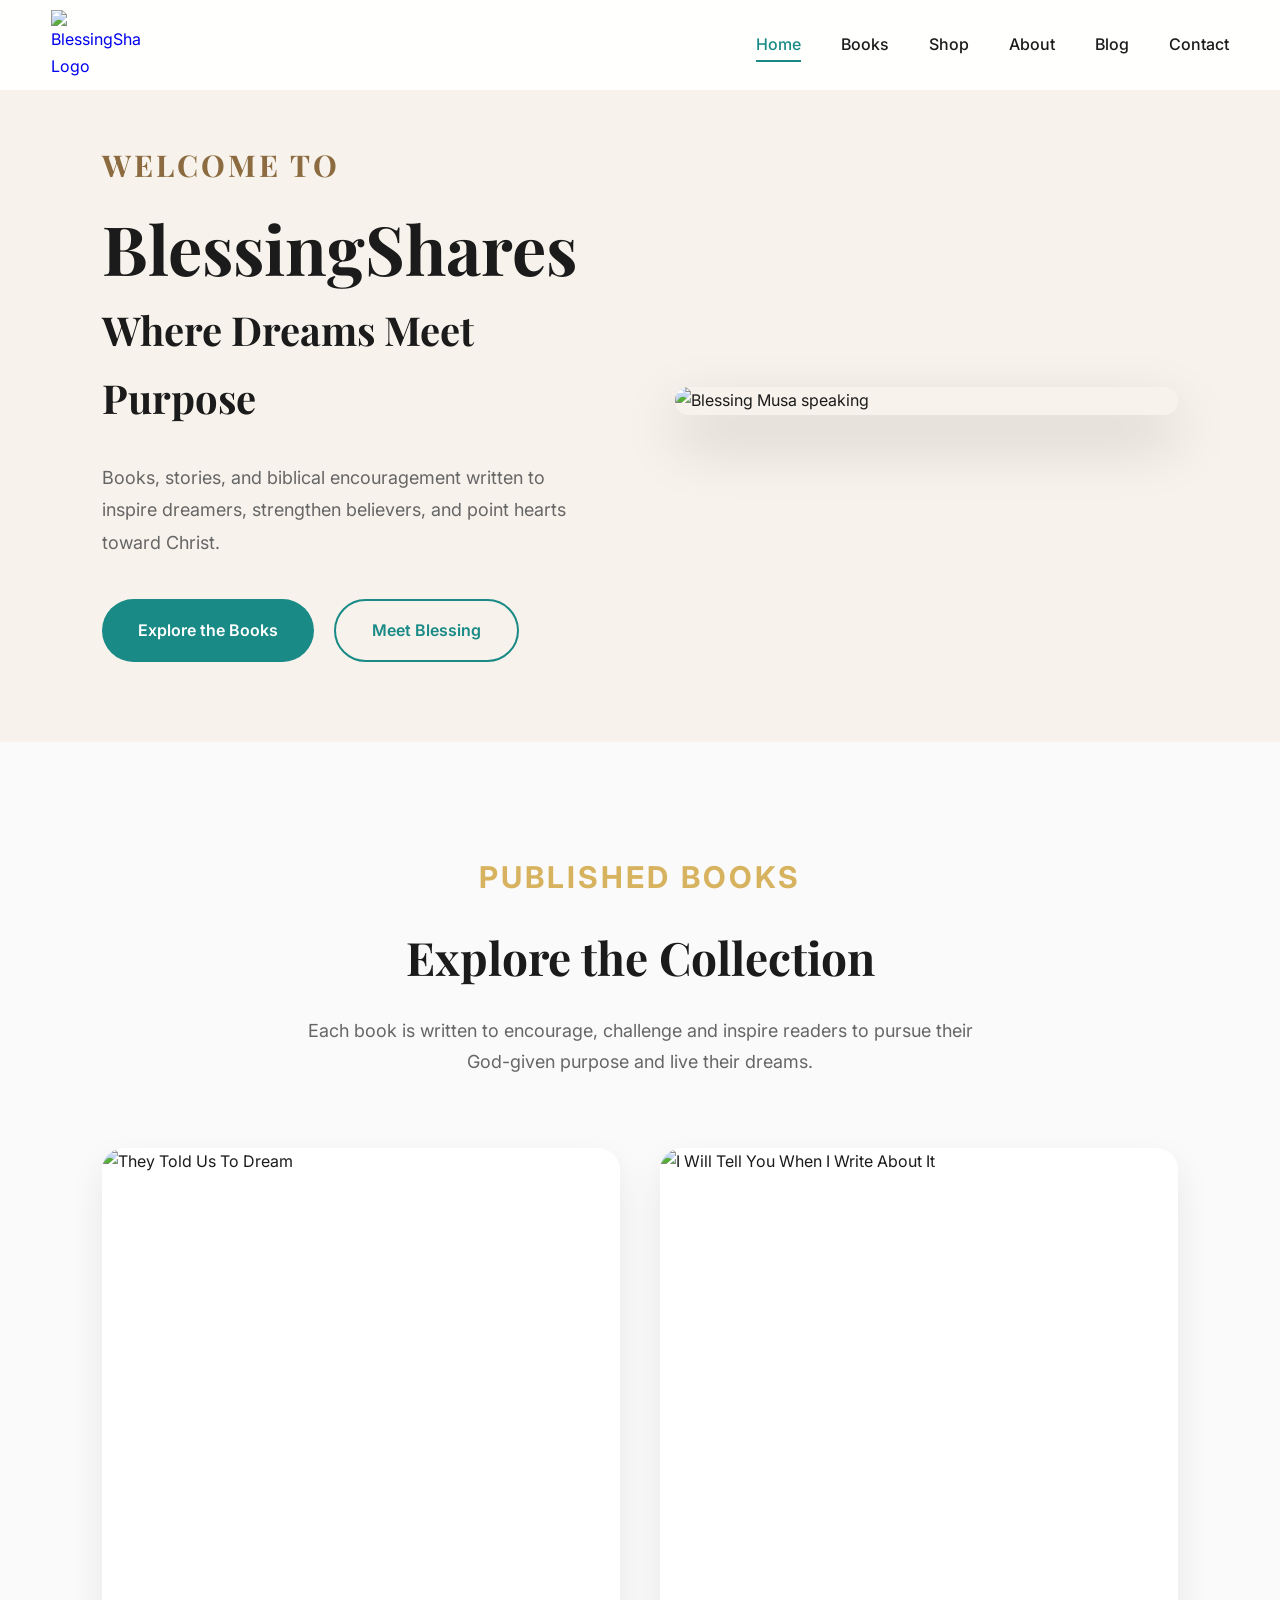
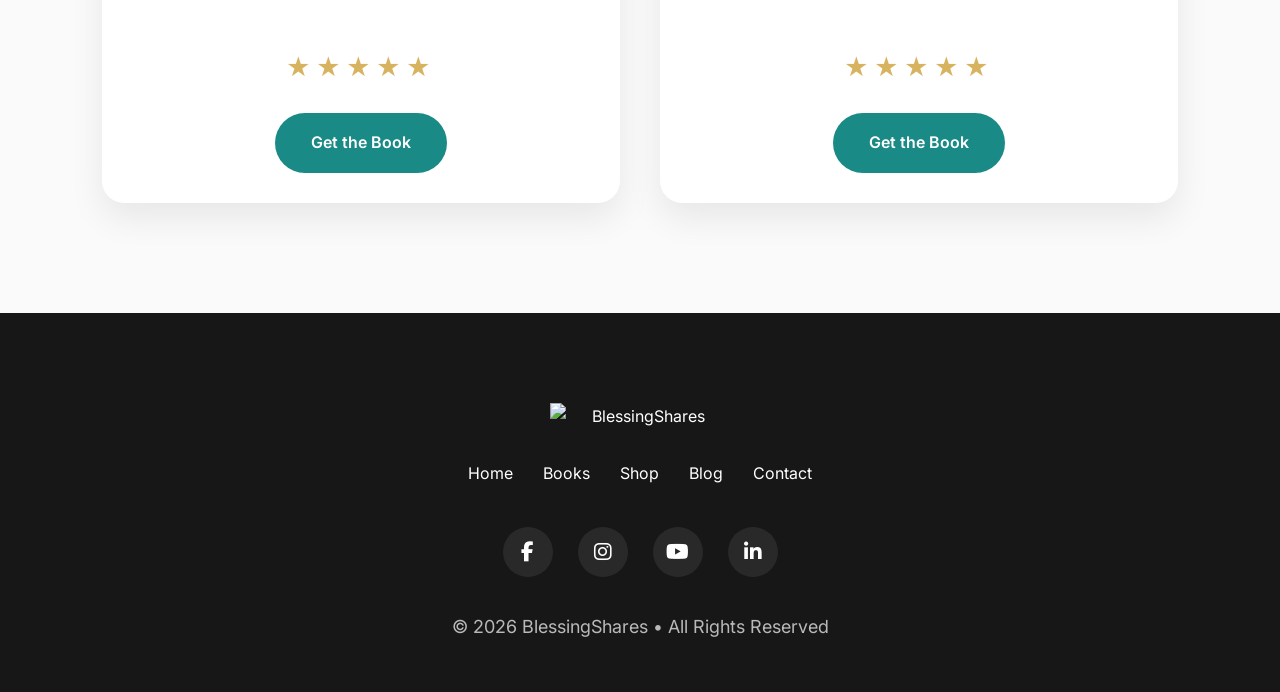
==== index.html @ 66ee9a58 "Initial website" ====
<!DOCTYPE html>
<html lang="en">

<head>

    <meta charset="UTF-8">

    <meta name="viewport"
          content="width=device-width, initial-scale=1.0">

    <title>
        BlessingShares | Books by Blessing Musa
    </title>

    <meta name="description"
          content="Official website of Blessing Musa. 
          Discover inspiring books, articles, and resources for     dreamers and believers.">

    <meta name="keywords"
          content="Blessing Musa, BlessingShares, 
          Christian     Books, Dreamers, They Told Us To Dream,  I'll Tell You When I Write About It">

    <meta name="author"
          content="Blessing Musa">

    <meta property="og:title"
          content="BlessingShares">

    <meta property="og:description"
          content="Books that inspire faith, purpose and dreams.">

    <meta property="og:image"
          content="images/BlessingShares_logo.jpeg">

    <meta property="og:type"
          content="website">

    <meta property="og:url"
          content="https://blessingshares.com">

    <link rel="icon"
          href="images/favicon.ico">

    <link rel="stylesheet"
          href="css/style.css">

    <link rel="stylesheet"
          href="css/animations.css">

    <link rel="stylesheet"
          href="css/responsive.css">

    <link rel="preconnect"
          href="https://fonts.googleapis.com">

    <link rel="preconnect"
          href="https://fonts.gstatic.com"
          crossorigin>

    <link href="https://fonts.googleapis.com/css2?family=Inter:wght@300;400;500;600;700&family=Playfair+Display:wght@500;600;700;800&display=swap"
          rel="stylesheet">

    <link rel="stylesheet"
          href="https://cdnjs.cloudflare.com/ajax/libs/font-awesome/6.7.2/css/all.min.css">

</head>

<body>

<header>

<nav class="navbar">

<div class="logo">

<a href="index.html">

<img src="images/BlessingShares_logo.jpeg"
     alt="BlessingShares Logo">

</a>

</div>

<ul class="nav-links">

<li><a href="index.html" class="active">Home</a></li>

<li><a href="books.html">Books</a></li>

<li><a href="shop.html">Shop</a></li>

<li><a href="about.html">About</a></li>

<li><a href="blog.html">Blog</a></li>

<li><a href="contact.html">Contact</a></li>

</ul>

<div class="menu-btn">

<i class="fa-solid fa-bars"></i>

</div>

</nav>

</header>

<section class="hero">

    <div class="hero-overlay"></div>

    <div class="hero-container">

        <!-- Left Side -->
        <div class="hero-content fade-up">

            <h3>WELCOME TO</h3>

            <h1>BlessingShares</h1>

            <h2>Where Dreams Meet Purpose</h2>

            <p>

                Books, stories, and biblical encouragement written to inspire
                dreamers, strengthen believers, and point hearts toward Christ.

            </p>

            <div class="hero-buttons">

                <a href="books.html" class="primary-btn">

                    Explore the Books

                </a>

                <a href="about.html" class="secondary-btn">

                    Meet Blessing

                </a>

            </div>

        </div>

        <!-- Right Side -->

        <div class="hero-image fade-up">

            <img src="images/Speaking.jpeg"
                 alt="Blessing Musa speaking">

        </div>

    </div>

</section> 

<!-- ================= FEATURED BOOKS ================= -->

<section class="featured-books">

<div class="section-title fade-up">

<h5>Published Books</h5>

<h2>Explore the Collection</h2>

<p>

Each book is written to encourage,
challenge and inspire readers to pursue
their God-given purpose and live their dreams.

</p>

</div>

<div class="book-grid">

<div class="book-card">

    <img src="images/They Told Us To Dream.jpeg" 
    alt ="They Told Us To Dream">

    <div class="book-info"> 

<!----
<p>

How can we overcome self-doubt?

What happens after our dreams finally come true?

Through personal stories,
poetry and biblical wisdom,
Blessing Musa inspires readers
to dream boldly while relying
on God's grace.

</p> --> 

<div class="book-rating">

★★★★★

</div>

<a href="they-told-us-to-dream.html"
class="primary-btn">

Get the Book

</a>

</div>

</div>

<div class="book-card fade-up">

<img
src="images/I Will Tell You When I Write About It.png" 
alt="I Will Tell You When I Write About It">

<div class="book-info">

<!--<p>

A heartfelt collection of reflections,
stories,
and life lessons that encourage readers
to embrace the beauty of becoming,
even before the full story is written.

</p> -->

<div class="book-rating">

★★★★★

</div>

<a
href="ill-tell-you-when-i-write-about-it.html"
class="primary-btn">

Get the Book

</a>

</div>

</div>

</div>

</section>  


<footer>

<div class="footer-logo">

<img src="images/BlessingShares_logo.jpeg"
     alt="BlessingShares">

</div>

<div class="footer-links">

<a href="index.html">Home</a>

<a href="books.html">Books</a>

<a href="shop.html">Shop</a>

<a href="blog.html">Blog</a>

<a href="contact.html">Contact</a>

</div>

<div class="social-icons">

<a href="https://facebook.com/blessingshares" target="_blank">

            <i class="fab fa-facebook-f"></i>

        </a>

        <a href="https://instagram.com/blessingshares" target="_blank">

            <i class="fab fa-instagram"></i>

        </a>

        <a href="https://youtube.com/@BlessingShares" target="_blank">

            <i class="fab fa-youtube"></i>

        </a>

        <a href="https://www.linkedin.com/in/blessing-okoro-mba-pmp%C2%AE-2342a594/" target="_blank">

            <i class="fab fa-linkedin-in"></i>

        </a> 

</div>

<p>

© 2026 BlessingShares • All Rights Reserved

</p>

</footer>

<script src="js/script.js"></script>

</body>

</html>
---- css/style.css ----
/* =====================================================
   BlessingShares
   Main Stylesheet
   Author: Blessing Musa
   Website: blessingshares.com
===================================================== */

/* =====================
   GOOGLE FONTS
===================== */

@import url('https://fonts.googleapis.com/css2?family=Inter:wght@300;400;500;600;700&family=Playfair+Display:wght@500;600;700;800&display=swap');

/* =====================
   VARIABLES
===================== */

:root{

    --primary:#198A86;
    --primary-dark:#126865;
    --primary-light:#DFF7F5;

    --gold:#D8B35F;

    --black:#1B1B1B;

    --gray:#666;

    --light-gray:#f6f6f6;

    --white:#ffffff;

    --shadow:0 15px 40px rgba(0,0,0,.08);

    --radius:18px;

    --transition:.35s ease;

}

/* =====================
   RESET
===================== */

*{
    margin:0;
    padding:0;
    box-sizing:border-box;
}

html{

    scroll-behavior:smooth;

}

body{

    font-family:'Inter',sans-serif;

    color:var(--black);

    background:white;

    overflow-x:hidden;

    line-height:1.7;

}

img{

    width:100%;

    display:block;

}

a{

    text-decoration:none;

}

ul{

    list-style:none;

}

section{

    padding:110px 8%;

}

/* =====================
TYPOGRAPHY
===================== */

h1,h2,h3,h4{

    font-family:'Playfair Display',serif;

    font-weight:700;

}

h1{

    font-size:72px;

    line-height:1.1;

}

h2{

    font-size:46px;

    margin-bottom:20px;

}

h3{

    font-size:30px;

}

h5{

    font-size:14px;

    letter-spacing:3px;

    color:var(--gold);

    margin-bottom:15px;

    text-transform:uppercase;

    font-size: 30px; 

}

p{

    color:var(--gray);

    font-size:18px;

}

/* =====================
CONTAINER
===================== */

.container{

    width:min(1200px,90%);

    margin:auto;

}

/* =====================
HEADER
===================== */

header{

    position:fixed;

    width:100%;

    left:0;

    top:0;

    z-index:999;

    transition:.4s;

    background:rgba(255,255,255,.95);

    backdrop-filter:blur(15px);

    box-shadow:0 2px 15px rgba(0,0,0,.04);

}

.navbar{

    width:min(1300px,92%);

    margin:auto;

    height:90px;

    display:flex;

    justify-content:space-between;

    align-items:center;

}

.logo img{

    width: 90px;

}

#hero-text {
    margin-top: 30px;
    margin-bottom: 30px; 
    
}

.nav-links{

    display:flex;

    gap:40px;

}

.nav-links a{

    color:var(--black);

    font-weight:500;

    transition:var(--transition);

    position:relative;

}

.nav-links a::after{

    content:"";

    position:absolute;

    left:0;

    bottom:-8px;

    width:0;

    height:2px;

    background:var(--primary);

    transition:.3s;

}

.nav-links a:hover{

    color:var(--primary);

}

.nav-links a:hover::after{

    width:100%;

}

.nav-links .active{

    color:var(--primary);

}

.nav-links .active::after{

    width:100%;

}

.menu-btn{

    display:none;

    font-size:28px;

    cursor:pointer;

}

/* =====================================
BOOK CARD
===================================== */

.book-card{

    background:#fff;

    border-radius:22px;

    overflow:hidden;

    box-shadow:0 15px 35px rgba(0,0,0,.08);

    transition:.35s ease;

    display:flex;

    flex-direction:column;

    margin:0;

}

.book-card:hover{

    transform:translateY(-10px);

    box-shadow:0 25px 60px rgba(0,0,0,.15);

}

.book-image{

    width:100%;
    aspect-ratio:2/3;
    display:flex;
    justify-content:center;
    align-items:center;
    padding:20px;
    background:#fff;

}

.book-image img{

    max-width:100%;
    max-height:100%;
    width:auto;
    height:auto;
    object-fit:contain;
} 

.book-info{

    display:flex;

    flex-direction:column;

    align-items:center;

    justify-content:center;

    padding:30px;

    text-align:center;

    padding:30px; 

}

.book-rating{

    color:var(--gold);

    font-size:24px;

    letter-spacing:5px;

    margin-bottom:25px;

}

.book-card .primary-btn{

    display:inline-flex;

    justify-content:center;

    align-items:center;

    margin:0;

} 

.stats-grid{
    display:grid;
    grid-template-columns:repeat(auto-fit,minmax(220px,1fr));
    gap:30px;
}

.stat-card{
    background:#fff;
    padding:40px 20px;
    border-radius:20px;
    text-align:center;
    box-shadow:0 15px 35px rgba(0,0,0,.08);
}

.stat-card h1{
    color:var(--primary);
    font-size:60px;
    margin-bottom:10px;
}

.stat-card p{
    color: var(--gray) !important;
    margin:0;
    font-size:18px;
} 

/* =====================
BUTTONS
===================== */

.primary-btn{

    display:inline-flex;

    align-items:center;

    justify-content:center;

    padding:16px 36px;

    border-radius:50px;

    background:var(--primary);

    color:white;

    font-weight:600;

    transition:var(--transition);

}

.primary-btn:hover{

    background:var(--primary-dark);

    transform:translateY(-3px);

    box-shadow:var(--shadow);

}

.secondary-btn{

    display:inline-flex;

    align-items:center;

    justify-content:center;

    padding:16px 36px;

    border-radius:50px;

    border:2px solid white;

    color:white;

    transition:var(--transition);

    font-weight:600;

}

.secondary-btn:hover{

    background:white; 

    color:var(--primary);

}

/* Secondary button on white backgrounds */

.book-page .secondary-btn,
.featured-books .secondary-btn,
 .secondary-btn{

    background:transparent;

    color:var(--primary);

    border:2px solid var(--primary);

}

.book-page .secondary-btn:hover,
.featured-books .secondary-btn:hover,
 .secondary-btn:hover{

    background:var(--primary);

    color:white;

} 

.newsletter .secondary-btn{

    background:transparent;

    color:white;

    border:2px solid white;

}

.newsletter .secondary-btn:hover{

    background:white;

    color:var(--primary);

}
 
/* =====================
HERO
===================== */

.hero{

    background:#f7f2eb;

    padding:140px 8% 80px;

    overflow:hidden;

}

.hero-container{

    max-width:1400px;

    margin:auto;

    display:flex;

    align-items:center;

    justify-content:space-between;

    gap:70px;

}

.hero-content{

    flex:1;

}

.hero h3{

    color:#8B6B3F;

    letter-spacing:3px;

    margin-bottom:20px;

}

.hero h1{

    font-size:68px;

    margin-bottom:10px;

}

.hero h2{

    font-size:40px;

    margin-bottom:30px;

}

.hero p{

    max-width:600px;

    margin-bottom:40px;

    font-size:18px;

    line-height:1.8;

}

.hero-buttons{

    display:flex;

    gap:20px;

    flex-wrap:wrap;

}

.hero-image{

    flex:1;

    display:flex;

    justify-content:center;

}

.hero-image img{

    width:100%;

    max-width:600px;

    height:auto;

    border-radius:20px;

    box-shadow:0 25px 60px rgba(0,0,0,.18);

    object-fit:cover;

}

#shop-buttons{ 
    
    display:flex;

    gap:20px;

    flex-wrap:wrap;

    justify-content: center;

    align-items: center;
}


/* =====================
SECTION TITLE
===================== */

.section-title{

    text-align:center;

    margin-bottom:70px;

}

.section-title p{

    max-width:700px;

    margin:auto;
    margin-bottom:30px;

}

/* =====================
GENERAL CARD
===================== */

.card{

    background:white;

    border-radius:var(--radius);

    box-shadow:var(--shadow);

    transition:.35s;

}

.card:hover{

    transform:translateY(-8px);

}

/* =====================
UTILITY
===================== */

.text-center{

    text-align:center;

}

.mt-2{

    margin-top:20px;

}

.mt-3{

    margin-top:35px;

}

.mt-4{

    margin-top:50px;

}

.mb-2{

    margin-bottom:20px;

}

.mb-3{

    margin-bottom:40px;

}

/* =====================
SCROLLBAR
===================== */

::-webkit-scrollbar{

    width:10px;

}

::-webkit-scrollbar-thumb{

    background:var(--primary);

    border-radius:50px;

}

::-webkit-scrollbar-track{

    background:#efefef;

}

/* =====================================================
   FEATURED BOOKS
===================================================== */

.featured-books{

    background:#fafafa;

}

.book-grid{

    display:grid;

    grid-template-columns:repeat(auto-fit,minmax(320px,1fr));

    gap:40px;

    align-items:stretch; 

}


.book-card:hover{

    transform:translateY(-12px);

    box-shadow:0 25px 60px rgba(0,0,0,.15);

}

.book-card img{

    width:100%;

    height:470px;

    object-fit:contain;

    transition:.4s;

}

.book-card:hover img{

    transform:scale(1.05);

}


.book-card p{

    margin-bottom:20px;

    text-align:center;

}

.book-card a{

    margin-top:10px;

} 

.book-card a:hover{

    letter-spacing:1px;

    color:var(--gold);

}

#alternate{

    width:40px;
    object-fit:contain;

}


/* =====================================================
ABOUT PREVIEW
===================================================== */

.about-preview{

    display:grid;

    grid-template-columns:1fr 1fr;

    gap:80px;

    align-items:center;

}

.about-image{

    position:relative;

}

.about-image img{

    border-radius:25px;

    box-shadow:0 20px 50px rgba(0,0,0,.12);

}



.about-text h2{

    margin-bottom:25px;

}

.about-text p{

    margin-bottom:35px;

}

/* =====================================================
NEWSLETTER
===================================================== */

.newsletter{

    text-align:center;

    background:

    linear-gradient(

    rgba(25,138,134,.92),

    rgba(18,104,101,.92)

    ),

    url("../images/newsletter-bg.jpg");

    background-size:cover;

    background-position:center;

    color:white;

}

.newsletter h2{

    color:white;

    margin-bottom:20px;

}

.newsletter p{

    color:rgba(255,255,255,.9);

    max-width:650px;

    margin:auto;

    margin-bottom:40px;

}

.newsletter form{
    display:flex;
    flex-wrap:wrap;
    gap:15px;
    justify-content:center;
    max-width:800px;
    margin:auto;
} 

.newsletter input{
    flex:1 1 220px;
    padding:18px 24px;
    border:none;
    outline:none;
    border-radius:50px;
    font-size:17px;
} 

.newsletter button{

    padding:18px 35px;

    border:none;

    background:var(--gold);

    color:white;

    cursor:pointer;

    font-weight:700;

    border-radius:50px;

    transition:.3s;

}

.newsletter button:hover{

    background:white;

    color:var(--primary);

}


/* =====================================================
FOOTER
===================================================== */

footer{

    background:#171717;

    color:white;

    padding:90px 8% 50px;

    text-align:center;

}

.footer-logo img{

    width:180px;

    margin:auto;

    margin-bottom:30px;

}

.footer-links{

    display:flex;

    justify-content:center;

    flex-wrap:wrap;

    gap:30px;

    margin-bottom:40px;

}

.footer-links a{

    color:white;

    transition:.3s;

}

.footer-links a:hover{

    color:var(--gold);

}

footer p{

    color:rgba(255,255,255,.7);

    margin-top:35px;

}

/* =====================================================
SOCIAL ICONS
===================================================== */

.social-icons{

    display:flex;
    justify-content:center;
    align-items:center;
    gap:25px;
    margin-top:30px; 

}

.social-icons a{

    width:50px;

    height:50px;

    border-radius:50%;

    display:flex;

    justify-content:center;

    align-items:center;

    background:rgba(255,255,255,.08);

    color:white;

    font-size:20px;

    transition:.35s;

}

.social-icons a:hover{

    background:var(--gold);

    transform:translateY(-6px);

}


/* =====================================================
IMAGE EFFECTS
===================================================== */

img{

    transition:.4s ease;

}

.zoom:hover img{

    transform:scale(1.08);

}

/* =====================================================
SECTION SPACING
===================================================== */

.featured-books,

.about-preview,

.newsletter{

    position:relative;

}

.featured-books::before{

    content:"";

    position:absolute;

    width:300px;

    height:300px;


    border-radius:50%;

    top:-120px;

    right:-150px;

    opacity:.35;

}

.about-preview::before{

    content:"";

    position:absolute;

    width:250px;

    height:250px;

    border-radius:50%;


    opacity:.08;

    left:-120px;

    bottom:-80px;

}

/* =====================================================
LINK ANIMATIONS
===================================================== */

a{

    transition:.3s;

}

a:hover{

    text-decoration:none;

}

/* =====================================================
BUTTON IMPROVEMENTS
===================================================== */

.primary-btn i{

    margin-left:12px;

}

.secondary-btn i{

    margin-left:12px;

}

/* =====================================================
END OF PART 2
===================================================== */

/* =====================================================
   BOOKS PAGE
===================================================== */

.books-hero,
.shop-hero,
.blog-hero,
.about-hero,
.contact-hero{

    padding:180px 8% 100px;
    text-align:center;
    background:linear-gradient(rgba(25,138,134,.92),rgba(18,104,101,.92)),
    url("../images/hero.jpg") center/cover;
    color:white;

}

.books-hero h1,
.shop-hero h1,
.blog-hero h1,
.about-hero h1,
.contact-hero h1{

    color:white;

}

.books-hero p,
.shop-hero p,
.blog-hero p,
.about-hero p,
.contact-hero p{

    color:rgba(255,255,255,.9);
    max-width:750px;
    margin:auto;

}

/* =====================================================
BOOK GRID
===================================================== */

.books-grid{

    display:grid;
    grid-template-columns:repeat(auto-fit,minmax(300px,1fr));
    gap:40px;

}

.book-item{

    background:white;
    border-radius:20px;
    overflow:hidden;
    box-shadow:var(--shadow);
    transition:.35s;

}

.book-item:hover{

    transform:translateY(-10px);

}

.book-item img{

    height:430px;
    object-fit:cover;

}



.book-info h3{ 

    margin-bottom:15px;
    font-size: 28px; 

}

.book-info p{

    margin-bottom:5px;

}


/* =====================================================
SHOP PAGE
===================================================== */

.shop-grid{

    display:grid;
    grid-template-columns:repeat(auto-fit,minmax(280px,1fr));
    gap:35px;

}

.store-buttons{

    display:flex;
    flex-wrap:wrap;
    gap:15px;
    margin-top:25px;

}

.store-buttons a{

    padding:12px 24px;
    background:var(--primary);
    color:white;
    border-radius:50px;
    transition:.3s;

}

.store-buttons a:hover{

    background:var(--primary-dark);

}

/* =====================================================
INDIVIDUAL BOOK PAGE
===================================================== */

.book-page{

    display:grid;
    grid-template-columns:420px 1fr;
    gap:80px;
    align-items:center;

}

.book-cover img{

    border-radius:20px;
    box-shadow:var(--shadow);

}

.book-details h1{

    margin-bottom:25px;

}

.book-details p{

    margin-bottom:20px;

}

/* =====================================================
ABOUT PAGE
===================================================== */

.author-section{

    display:grid;
    grid-template-columns:1fr 1fr;
    gap:70px;
    align-items:center;

}

.author-section img{

    border-radius:25px;
    box-shadow:var(--shadow);

}

/* =====================================================
BLOG PAGE
===================================================== */

.blog-grid{

    display:grid;
    grid-template-columns:repeat(auto-fit,minmax(320px,1fr));
    gap:35px;

}

.blog-card{

    background:white;
    border-radius:20px;
    overflow:hidden;
    box-shadow:var(--shadow);

}

.blog-card img{

    height:240px;
    object-fit:cover;

}

.blog-content{

    padding:30px;

}

.blog-content h3{

    margin-bottom:15px;

}

.blog-content p{

    margin-bottom:20px;

}

/* =====================================================
CONTACT PAGE
===================================================== */

.contact-wrapper{

    display:grid;
    grid-template-columns:1fr 1fr;
    gap:70px;

}

.contact-info{

    display:flex;
    flex-direction:column;
    gap:30px;

}

.info-box{

    background:white;
    padding:30px;
    border-radius:20px;
    box-shadow:var(--shadow);

}

.contact-form{

    background:white;
    padding:40px;
    border-radius:20px;
    box-shadow:var(--shadow);

}

.contact-form input,
.contact-form textarea{

    width:100%;
    padding:16px 18px;
    margin-bottom:20px;
    border:1px solid #ddd;
    border-radius:12px;
    font-size:16px;
    font-family:inherit;
     

}

.contact-form textarea{

    resize:vertical;
    min-height:180px;

}

 

.contact-form button{

    width:100%;
    padding:18px;
    border:none;
    background:var(--primary);
    color:white;
    border-radius:12px;
    cursor:pointer;
    font-size:17px;
    transition:.3s;

}

.contact-form button:hover{

    background:var(--primary-dark);

}

/* =====================================================
UTILITY CLASSES
===================================================== */

.text-primary{

    color:var(--primary);

}

.bg-light{

    background:#fafafa;

}

.rounded{

    border-radius:20px;

}

.shadow{

    box-shadow:var(--shadow);

}

.flex{

    display:flex;

}

.flex-center{

    display:flex;
    justify-content:center;
    align-items:center;

}

.grid{

    display:grid;

}

.hidden{

    display:none;

}

/* =====================================================
SMOOTH IMAGE EFFECTS
===================================================== */

.book-card,
.book-item,
.blog-card,
.info-box{

    transition:.35s;

}

.book-card:hover,
.book-item:hover,
.blog-card:hover,
.info-box:hover{

    transform:translateY(-8px);

}

/* =====================================================
FADE ANIMATION
===================================================== */

.fade{

    opacity:0;
    transform:translateY(40px);
    transition:1s;

}

.fade.show{

    opacity:1;
    transform:translateY(0);

}

/* =====================================================
BACK TO TOP BUTTON
===================================================== */

#topBtn{

    position:fixed;
    right:30px;
    bottom:30px;
    width:55px;
    height:55px;
    background:var(--primary);
    color:white;
    border-radius:50%;
    display:flex;
    justify-content:center;
    align-items:center;
    cursor:pointer;
    box-shadow:var(--shadow);
    transition:.3s;
    z-index:999;

}

#topBtn:hover{

    background:var(--primary-dark);
    transform:translateY(-4px);

}

/* =====================================================
LOADING
===================================================== */

::selection{

    background:var(--primary);
    color:white;

}

input:focus,
textarea:focus{

    border-color:var(--primary);
    outline:none;
    box-shadow:0 0 0 3px rgba(25,138,134,.15);

}

/* =====================================================
END OF MAIN STYLESHEET
===================================================== */
---- css/animations.css ----
/* ==========================================
   BlessingShares Animations
========================================== */

/* Fade Up */
.fade-up{
    opacity:0;
    transform:translateY(40px);
    transition:all .9s ease;
}

.fade-up.show{
    opacity:1;
    transform:translateY(0);
}

/* Fade In */
.fade-in{
    opacity:0;
    transition:opacity 1s ease;
}

.fade-in.show{
    opacity:1;
}

/* Slide Left */

.slide-left{
    opacity:0;
    transform:translateX(-60px);
    transition:all .9s ease;
}

.slide-left.show{
    opacity:1;
    transform:translateX(0);
}

/* Slide Right */

.slide-right{
    opacity:0;
    transform:translateX(60px);
    transition:all .9s ease;
}

.slide-right.show{
    opacity:1;
    transform:translateX(0);
}

/* Zoom */

.zoom{
    opacity:0;
    transform:scale(.9);
    transition:all .8s ease;
}

.zoom.show{
    opacity:1;
    transform:scale(1);
}

/* Floating Animation */

@keyframes float{

0%{
transform:translateY(0px);
}

50%{
transform:translateY(-15px);
}

100%{
transform:translateY(0px);
}

}

.hero-book{

animation:float 5s ease-in-out infinite;

}

/* Hero Title */

.hero h1{

animation:heroTitle 1.2s ease;

}

@keyframes heroTitle{

from{

opacity:0;
transform:translateY(50px);

}

to{

opacity:1;
transform:translateY(0);

}

}

/* Hero Subtitle */

.hero h2{

animation:heroSubtitle 1.5s ease;

}

@keyframes heroSubtitle{

from{

opacity:0;
transform:translateY(60px);

}

to{

opacity:1;
transform:translateY(0);

}

}

/* Hero Paragraph */

.hero p{

animation:heroParagraph 1.8s ease;

}

@keyframes heroParagraph{

from{

opacity:0;

transform:translateY(70px);

}

to{

opacity:1;

transform:translateY(0);

}

}

/* Buttons */

.primary-btn,
.secondary-btn{

transition:.35s;

}

.primary-btn:hover{

transform:translateY(-4px) scale(1.03);

}

.secondary-btn:hover{

transform:translateY(-4px);

}

/* Book Cards */

.book-card{

transition:.35s;

}

.book-card:hover{

transform:translateY(-12px);

}

/* Image Zoom */

.book-card img,
.book-item img,
.blog-card img{

transition:.5s ease;

}

.book-card:hover img,
.book-item:hover img,
.blog-card:hover img{

transform:scale(1.08);

}

/* Navbar */

header{

transition:.4s;

}

/* Footer Icons */

.social-icons a{

transition:.3s;

}

.social-icons a:hover{

transform:translateY(-6px) rotate(5deg);

}

/* Pulse */

@keyframes pulse{

0%{

transform:scale(1);

}

50%{

transform:scale(1.06);

}

100%{

transform:scale(1);

}

}

.newsletter button{

animation:pulse 3s infinite;

}

/* Page Load */

body{

animation:pageLoad .6s ease;

}

@keyframes pageLoad{

from{

opacity:0;

}

to{

opacity:1;

}

}
---- css/responsive.css ----
/* ==========================================
   BlessingShares
   RESPONSIVE.CSS
   Mobile • Tablet • Desktop
========================================== */

/* ==========================
LARGE TABLETS
========================== */

@media (max-width:900px){

.hero{

    padding:120px 25px 70px;

}

.hero-container{

    flex-direction:column;

    text-align:center;

    gap:50px;

}

.hero-content{

    order:2;

}

.hero-image{

    order:1;

}

.hero h1{

    font-size:48px;

}

.hero h2{

    font-size:30px;

}

.hero p{

    margin:auto auto 35px;

}

.hero-buttons{

    justify-content:center;

}

.hero-image img{

    max-width:420px;

}

} 

.about-preview{

    gap:50px;

}

.book-page{

    gap:50px;

}



/* ==========================
TABLETS
========================== */

@media (max-width:992px){

h1{

    font-size:52px;

}

h2{

    font-size:38px;

}

.hero{

    min-height:90vh;

}

.hero-buttons{

    flex-wrap:wrap;

}

.about-preview{

    grid-template-columns:1fr;

    text-align:center;

}

.about-image{

    max-width:500px;

    margin:auto;

}

.author-section{

    grid-template-columns:1fr;

}

.book-page{

    grid-template-columns:1fr;

    text-align:center;

}

.book-cover{

    max-width:400px;

    margin:auto;

}

.contact-wrapper{

    grid-template-columns:1fr;

}

.footer-links{

    gap:20px;

}

}

/* ==========================
MOBILE MENU
========================== */

@media (max-width:850px){

.menu-btn{

    display:block;

    color:var(--primary);

    z-index:1001;

}

.nav-links{

    position:fixed;

    top:90px;

    right:-100%;

    width:280px;

    height:calc(100vh - 90px);

    background:white;

    flex-direction:column;

    justify-content:flex-start;

    align-items:center;

    gap:35px;

    padding-top:60px;

    transition:.35s;

    box-shadow:-5px 0 25px rgba(0,0,0,.08);

}

.nav-links.active{

    right:0;

}

.nav-links a{

    font-size:18px;

}

}

/* ==========================
SMALL TABLETS
========================== */

@media (max-width:768px){

section{

    padding:80px 5%;

}

 .newsletter{
        padding:50px 6%;
    }

.newsletter p {
        font-size: 17px;
    }

    .newsletter-form {
        flex-direction: column;
        align-items: center;
        gap: 12px;
    }

    .newsletter-form input {
        width: 100%;
        max-width: 320px;
        padding: 10px 12px;
    }
    
.newsletter-form button {
        width: 200px;
        padding: 12px;
    } 

  

.hero{

    padding:150px 5%;

}

.hero h1{

    font-size:48px;

}

.hero h2{

    font-size:28px;

}

.hero p{

    font-size:17px;

}

.hero-buttons{

    flex-direction:column;

    align-items:center;

}

.primary-btn,

.secondary-btn{

    width:240px;

}

.book-grid{

    grid-template-columns:1fr;

}

.books-grid{

    grid-template-columns:1fr;

}

.shop-grid{

    grid-template-columns:1fr;

}

.blog-grid{

    grid-template-columns:1fr;

}



.newsletter-form input{

    width: 100%;

    max-width: 240px;

    padding: 10px 14px; 

    max-height: 40px;

}

.newsletter-form button{

    border-radius:50px;

    width: 180px;

     margin: 5px auto 0; 

    max-width: 220px;

    margin-top: 15px;

    display: block;


}

.social-icons{

    flex-wrap:wrap;

}

}

/* ==========================
PHONES
========================== */

@media (max-width:576px){

.logo img{

    width:80px;

}

.navbar{

    height:80px;

}

.nav-links{

    top:80px;

    height:calc(100vh - 80px);

}

.hero{

    min-height:85vh;

}

.hero h1{

    font-size:40px;

}

.hero h2{

    font-size:24px;

}

.section-title h2{

    font-size:34px;

}

.section-title p{

    margin-bottom:30px;

}

.shop-grid{
    justify-items:center;
}

.about-text{

        text-align: center;

    }

    .about-text ul{

        list-style-position: inside;

        padding-left: 0;

        display: inline-block;

        text-align: left;

        margin-bottom: 50px;

    }

.about-text h2{

    font-size:34px;

}

.section-title {

    justify-items:center;

}


.newsletter h2{

    font-size:34px;

}

.book-card img{

    height:400px;

}

.book-item img{

    height:390px;

}

.blog-card img{

    height:220px;

}

.contact-form{

    padding:25px;

}

.info-box{

    padding:22px;

}



.footer-links{

    flex-direction:column;

    gap:15px;

}

.footer-logo img{

    width:150px;

}

footer{

    padding:70px 5% 40px;

}

}

/* ==========================
VERY SMALL PHONES
========================== */

@media (max-width:430px){

section{

    padding:70px 20px;

}

.hero{

    padding:130px 20px;

}

.hero h1{

    font-size:34px;

}

.hero h2{

    font-size:22px;

}

.hero p{

    font-size:16px;

}

.primary-btn,

.secondary-btn{

    width:100%;

}

.book-card{

    border-radius:16px;

}

.book-item{

    border-radius:16px;

}

.blog-card{

    border-radius:16px;

}

.book-card img{

    height:350px;

}

.book-item img{

    height:350px;

}

.book-info{

    padding:22px;

}

.blog-content{

    padding:22px;

}

.contact-form{

    padding:20px;

}

.newsletter input{

    padding:16px;

}

.newsletter button{

    padding:16px;

}

}

/* ==========================
LANDSCAPE PHONES
========================== */

@media (max-height:500px){

.hero{

    min-height:650px;

}

.nav-links{

    overflow-y:auto;

}

}

/* ==========================
LARGE DESKTOPS
========================== */

@media (min-width:1500px){

.hero-content{

    max-width:950px;

}

.hero h1{

    font-size:84px;

}

.hero h2{

    font-size:46px;

}

section{

    padding:120px 10%;

}

}

/* ==========================
PHONES (≤ 480px)
========================== */

@media (max-width: 480px) {

    .newsletter {
        padding: 40px 20px;
    }

    .newsletter h2 {
        font-size: 30px;
    }

    .newsletter p {
        font-size: 16px;
        margin-bottom: 25px;
    }

    .newsletter-form input,
    .newsletter-form button {
        padding: 10px;
        max-width: 100%;
    }

    .newsletter-form button {
        width: 100%;
        border-radius: 40px;
    }
} 

/* ==========================
PRINT
========================== */

@media print{

header,

footer,

.menu-btn,

.newsletter,

.social-icons,

.primary-btn,

.secondary-btn{

    display:none !important;

}

body{

    background:white;

    color:black;

}

section{

    padding:20px;

}

}
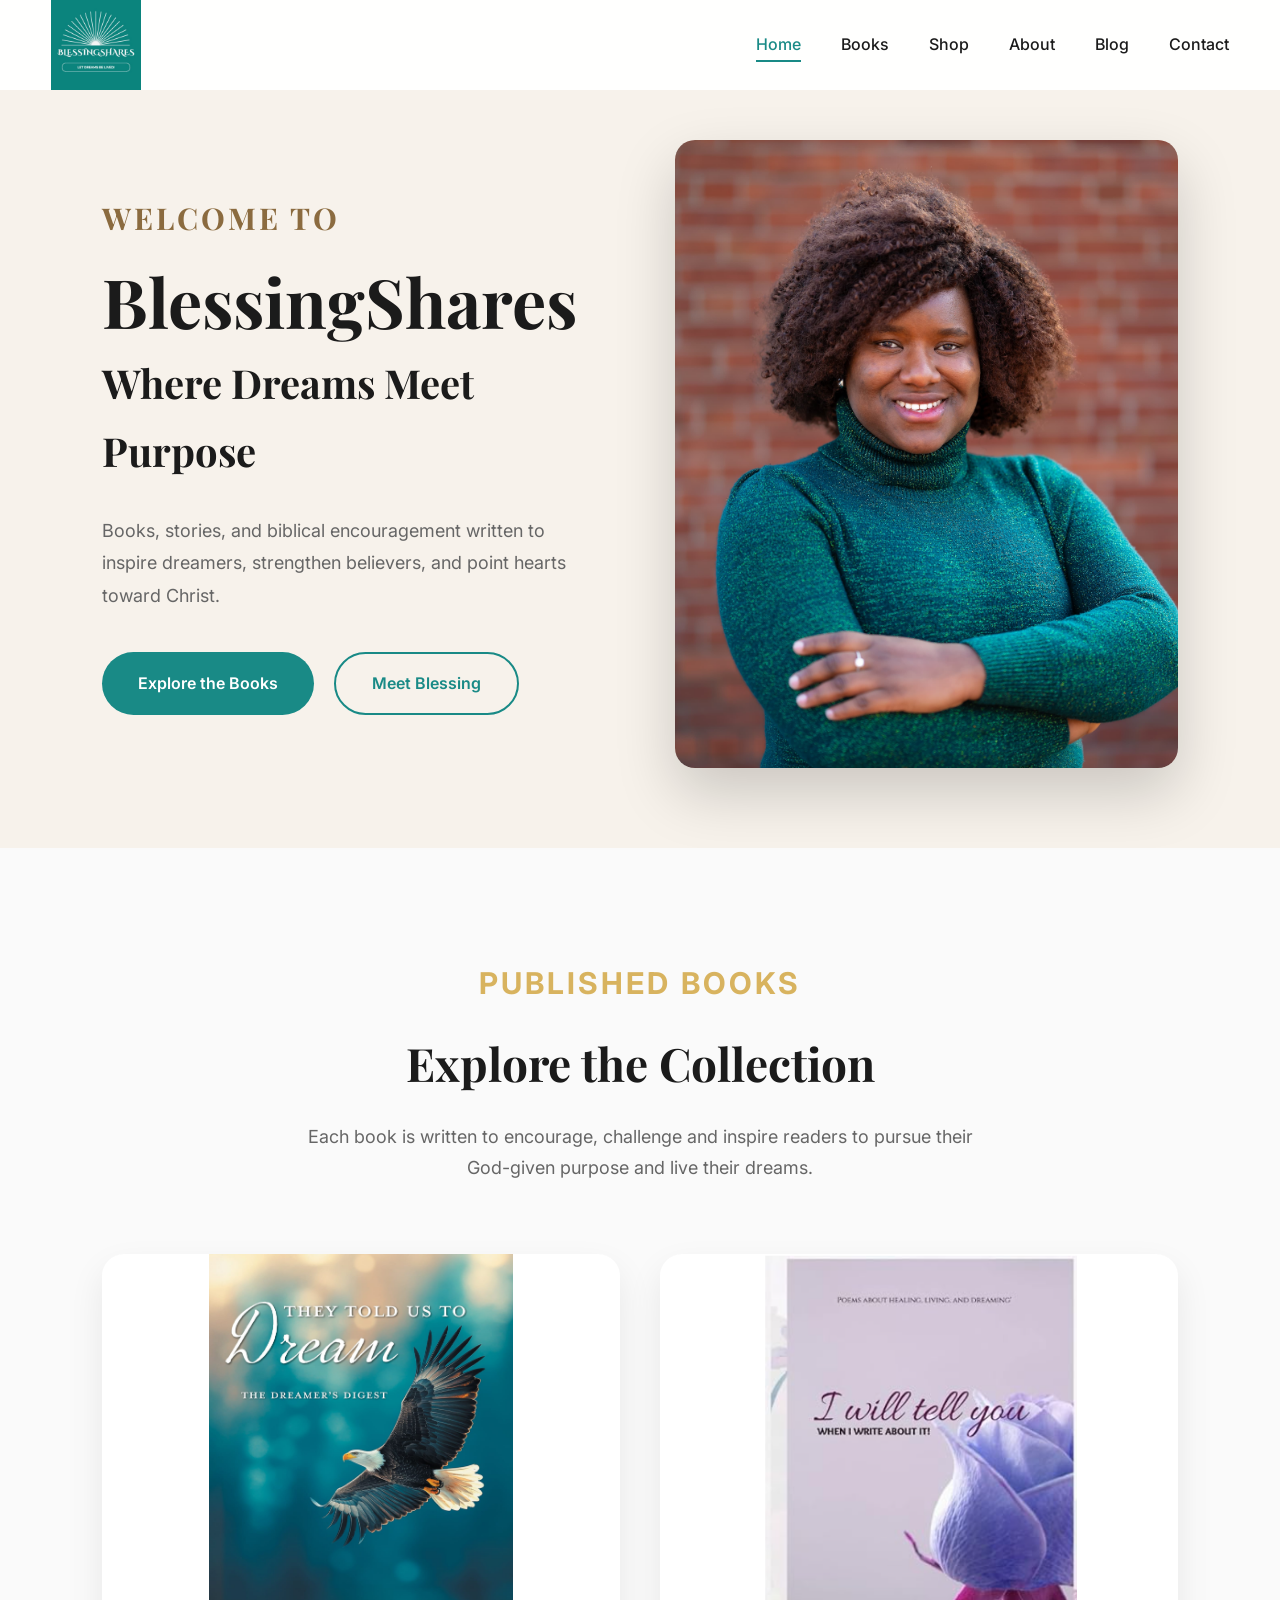
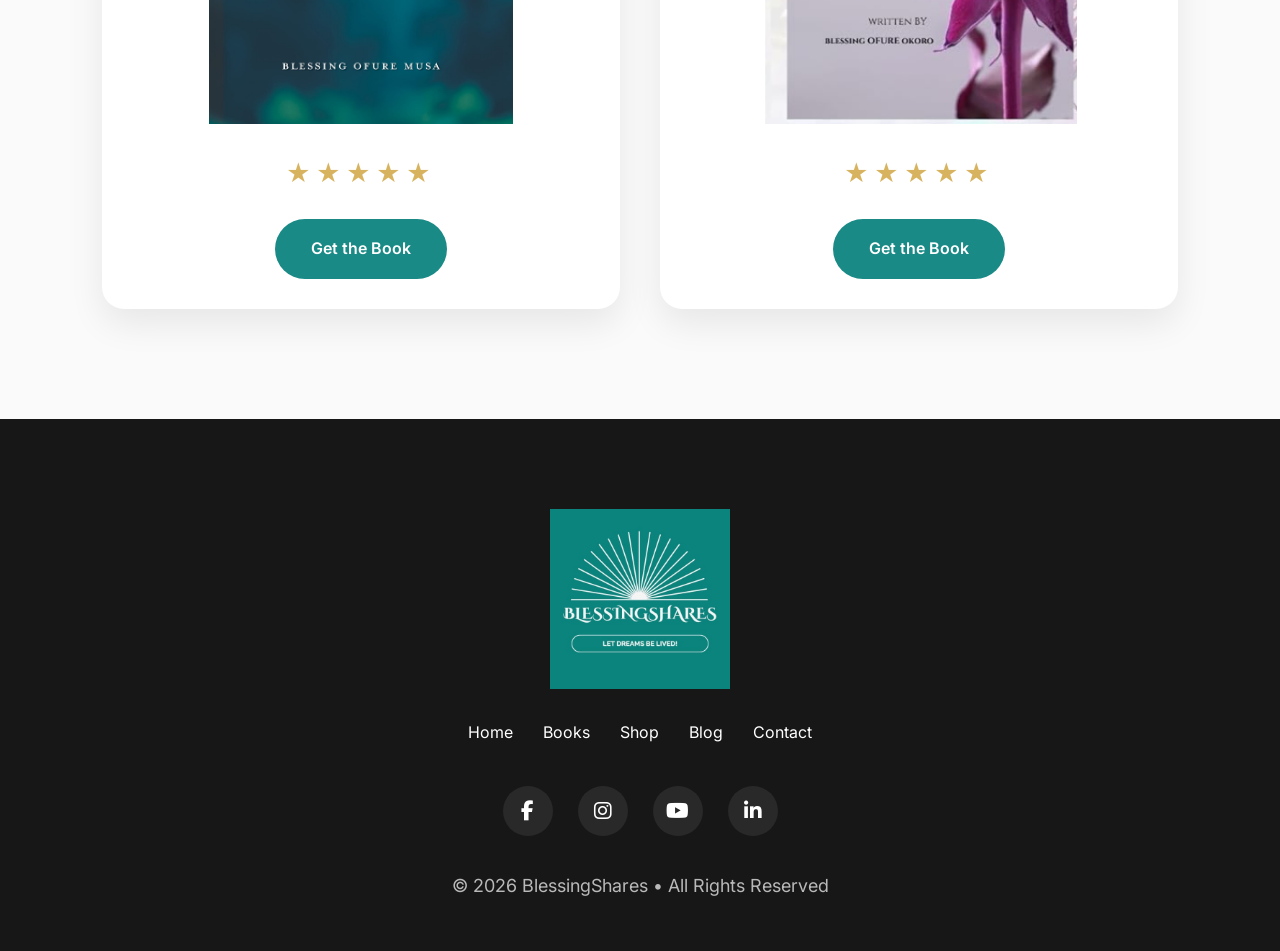
==== commit db5c7fec: "Update website" ====
--- a/index.html
+++ b/index.html
@@ -30,7 +30,7 @@
           content="Books that inspire faith, purpose and dreams.">
 
     <meta property="og:image"
-          content="images/BlessingShares_logo.jpeg">
+          content="Images/BlessingShares_logo.jpeg">
 
     <meta property="og:type"
           content="website">
@@ -39,7 +39,7 @@
           content="https://blessingshares.com">
 
     <link rel="icon"
-          href="images/favicon.ico">
+          href="Images/favicon.ico">
 
     <link rel="stylesheet"
           href="css/style.css">
@@ -75,7 +75,7 @@
 
 <a href="index.html">
 
-<img src="images/BlessingShares_logo.jpeg"
+<img src="Images/BlessingShares_logo.jpeg"
      alt="BlessingShares Logo">
 
 </a>
@@ -152,7 +152,7 @@
 
         <div class="hero-image fade-up">
 
-            <img src="images/Speaking.jpeg"
+            <img src="Images/Blessing Profile Picture.jpg"
                  alt="Blessing Musa speaking">
 
         </div>
@@ -185,8 +185,8 @@
 
 <div class="book-card">
 
-    <img src="images/They Told Us To Dream.jpeg" 
-    alt ="They Told Us To Dream">
+      <img src="Images/They Told Us To Dream.jpeg" 
+      alt ="They Told Us To Dream">
 
     <div class="book-info"> 
 
@@ -225,7 +225,7 @@
 <div class="book-card fade-up">
 
 <img
-src="images/I Will Tell You When I Write About It.png" 
+src="Images/I Will Tell You When I Write About It.png" 
 alt="I Will Tell You When I Write About It">
 
 <div class="book-info">
@@ -267,7 +267,7 @@
 
 <div class="footer-logo">
 
-<img src="images/BlessingShares_logo.jpeg"
+<img src="Images/BlessingShares_logo.jpeg"
      alt="BlessingShares">
 
 </div>
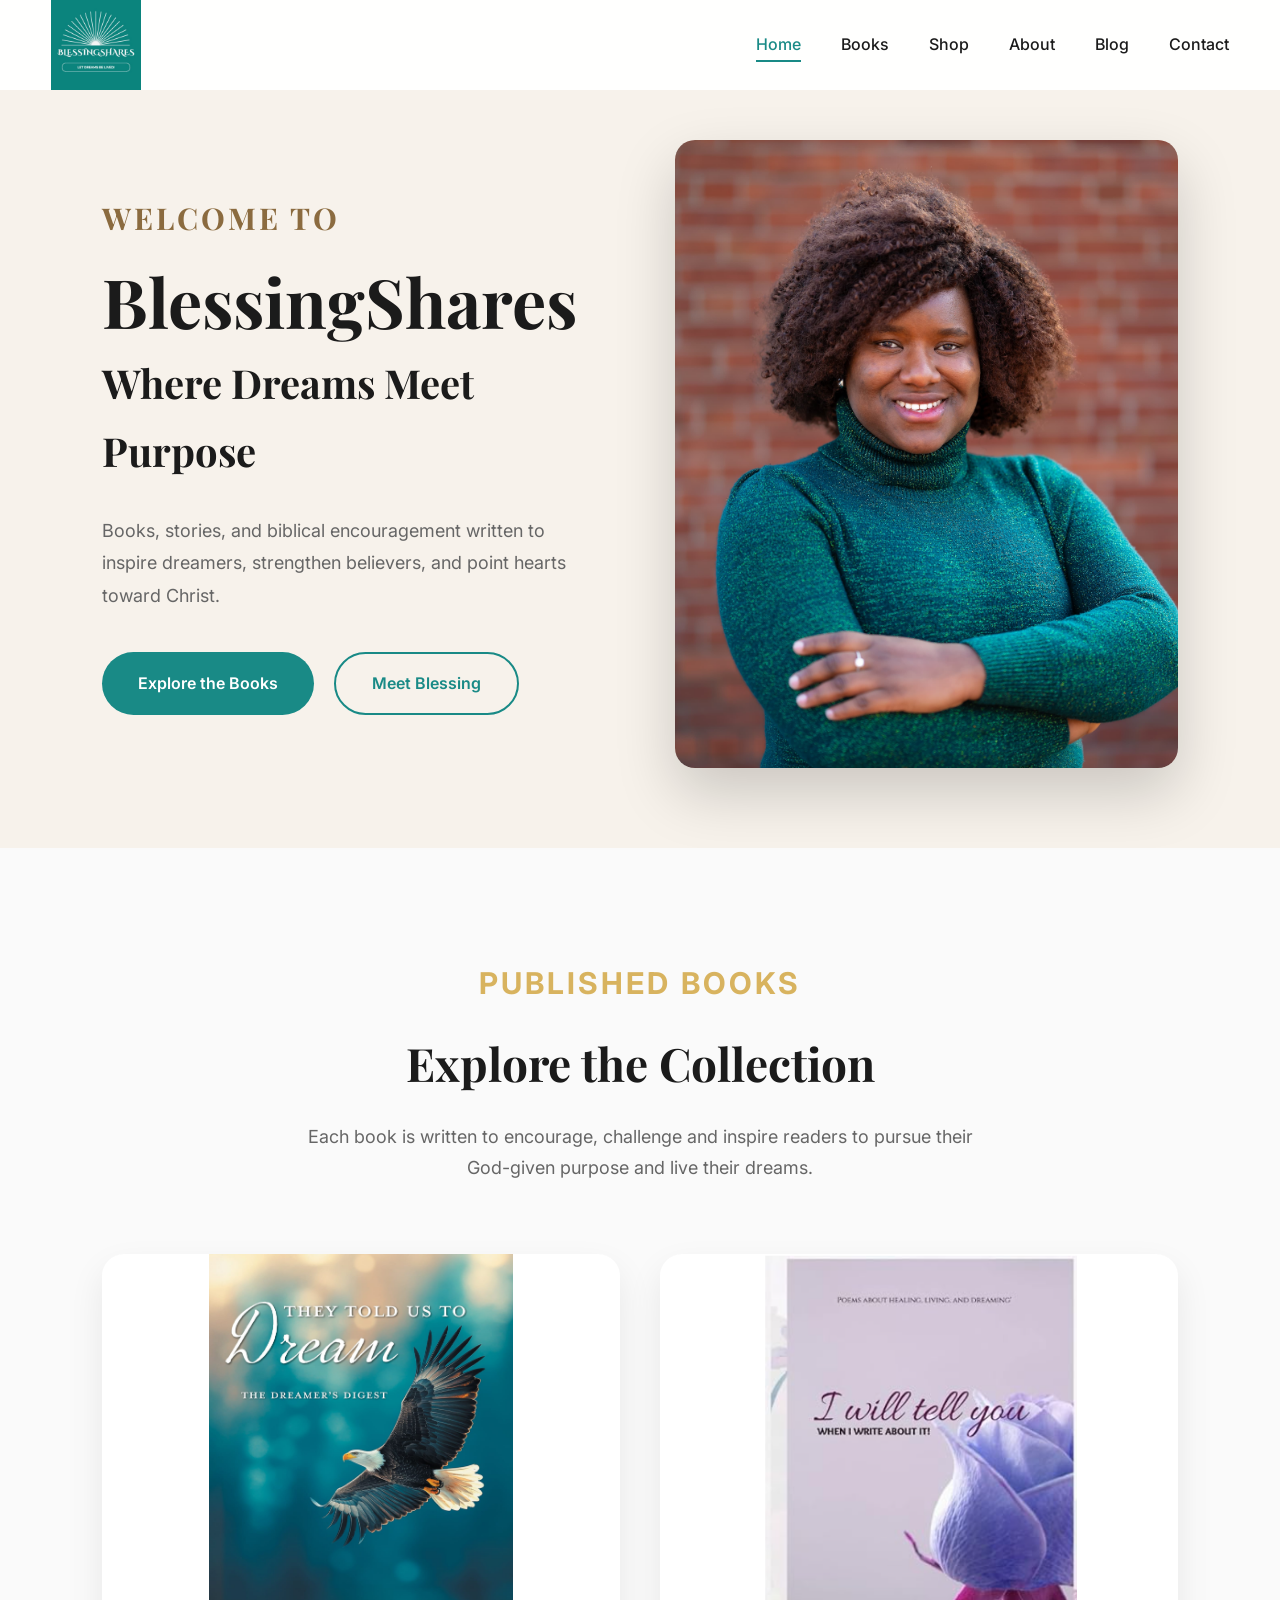
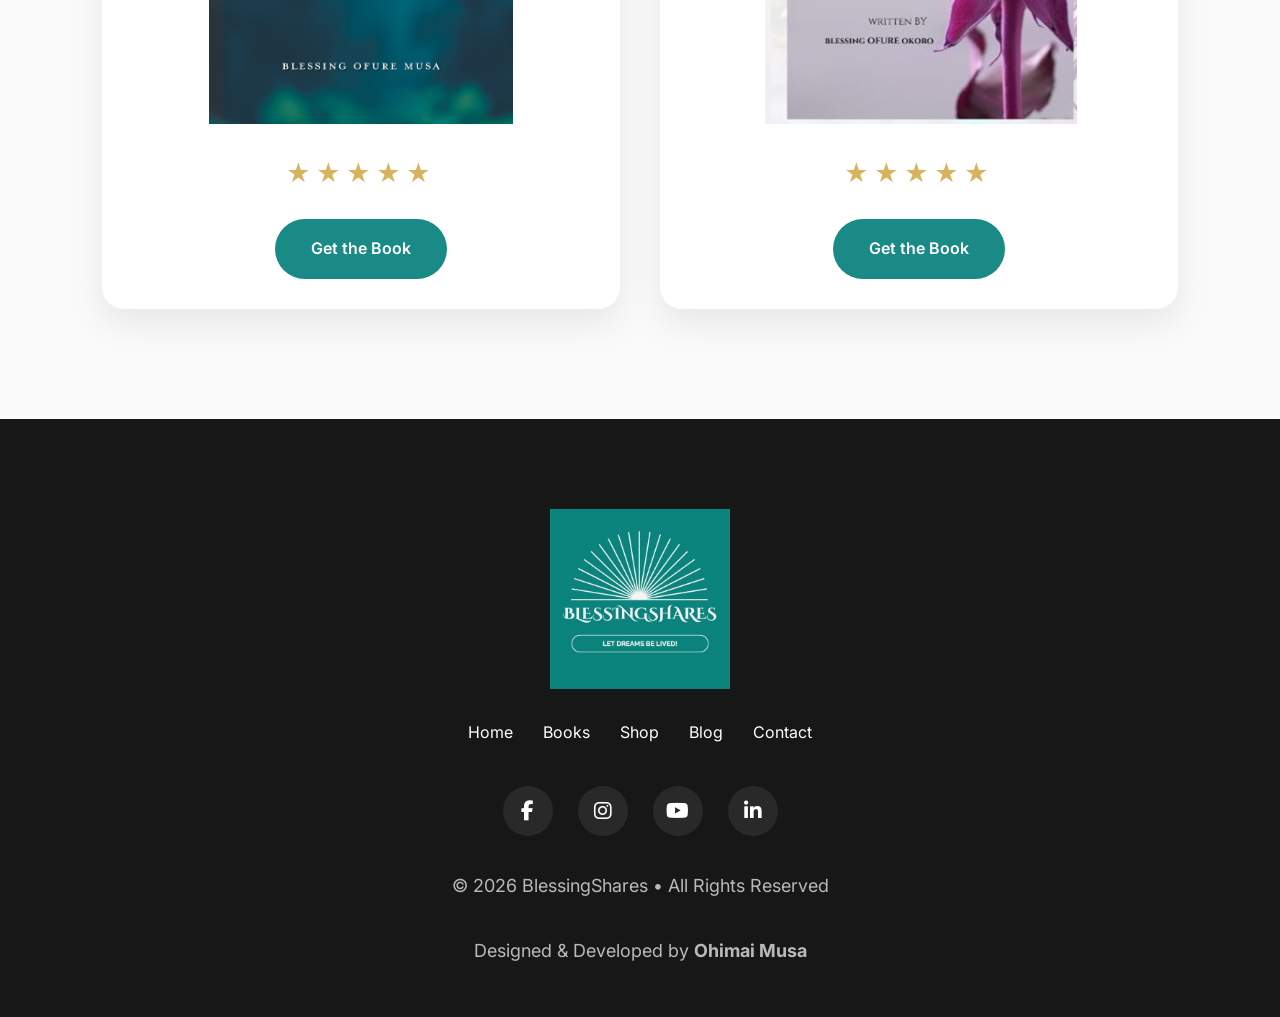
==== commit ee3ce894: "Update website" ====
--- a/index.html
+++ b/index.html
@@ -320,6 +320,18 @@
 
 </p>
 
+<div class="footer-content">
+
+                    <p>
+
+                        Designed & Developed by
+
+                        <strong>Ohimai Musa</strong>
+
+                    </p>
+
+            </div>
+
 </footer>
 
 <script src="js/script.js"></script>
--- a/css/style.css
+++ b/css/style.css
@@ -1032,6 +1032,12 @@
 
     margin-top:35px;
 
+}
+
+.footer-content {
+    display: flex;
+    text-align: center;
+    justify-content: center;
 }
 
 /* =====================================================
--- a/css/responsive.css
+++ b/css/responsive.css
@@ -164,6 +164,11 @@
 
 }
 
+.footer-content{
+    flex-direction:column;
+    gap:20px;
+}
+
 }
 
 /* ==========================
